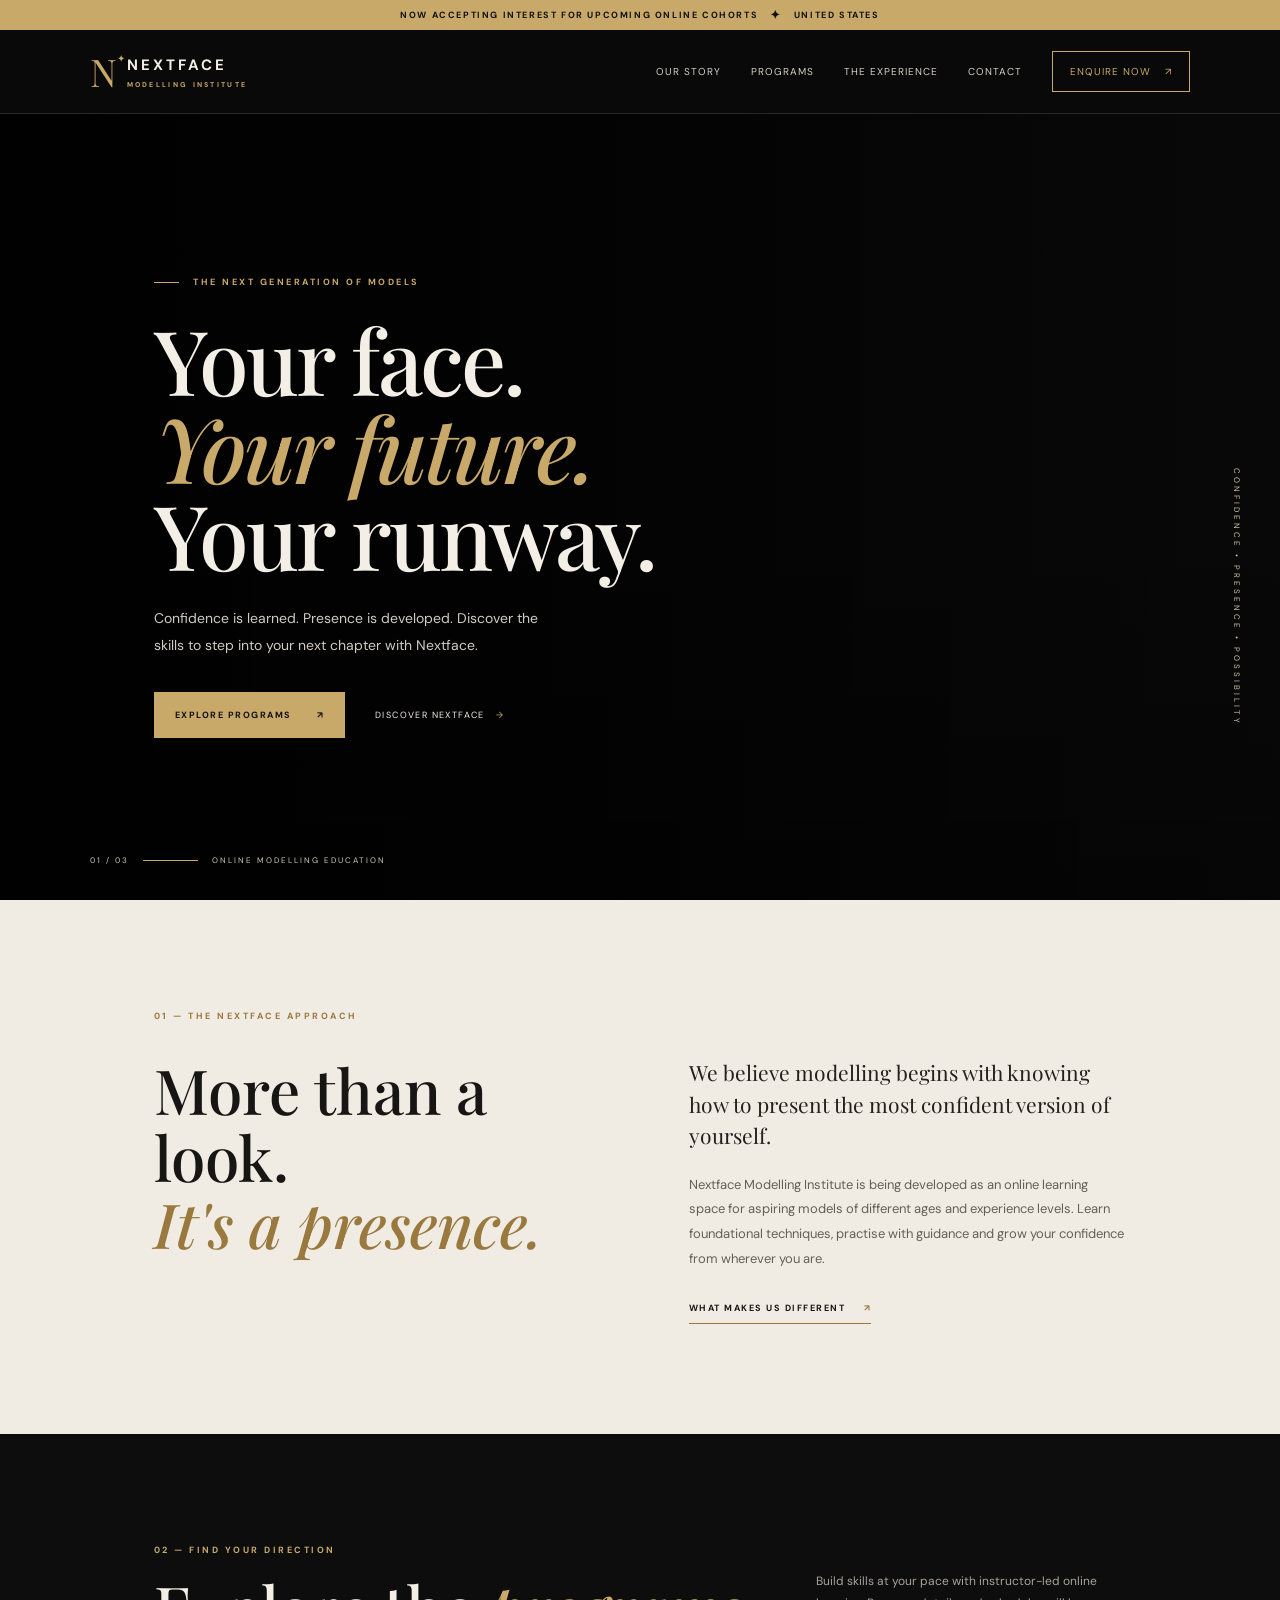
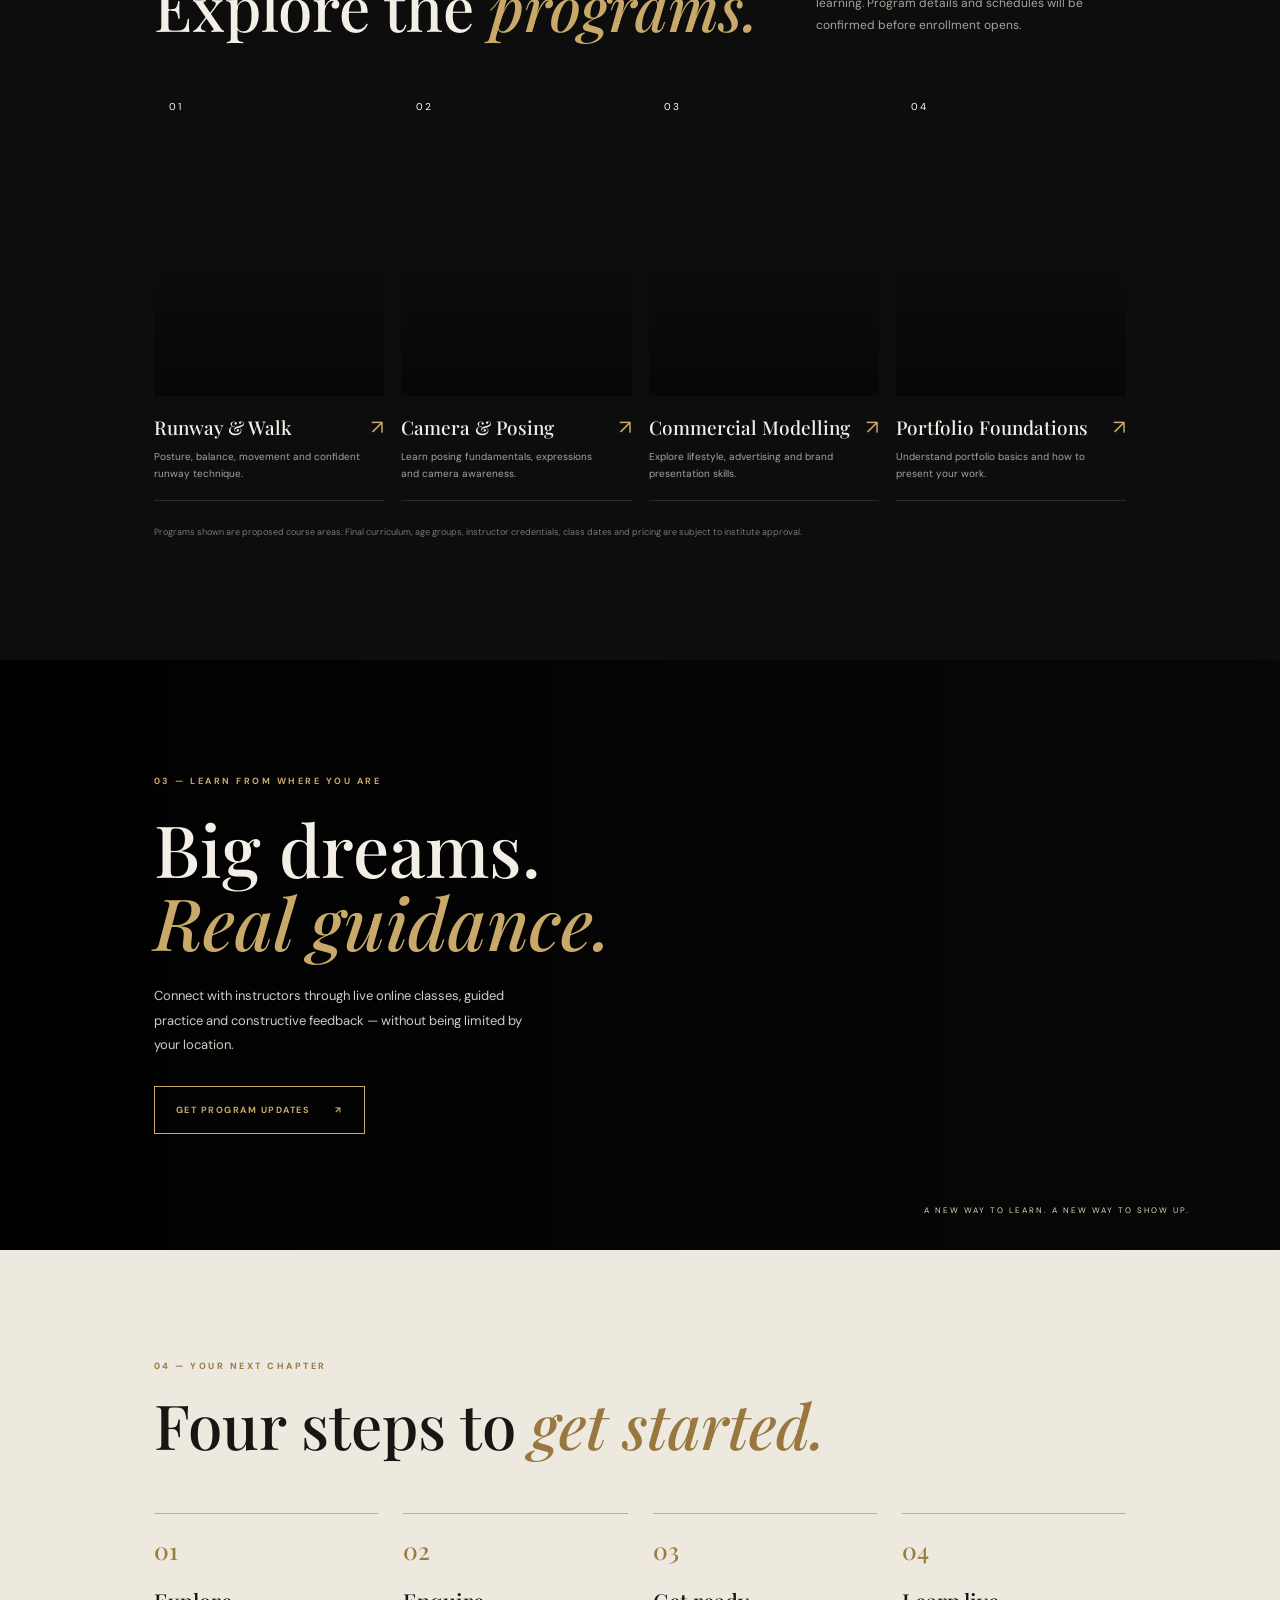
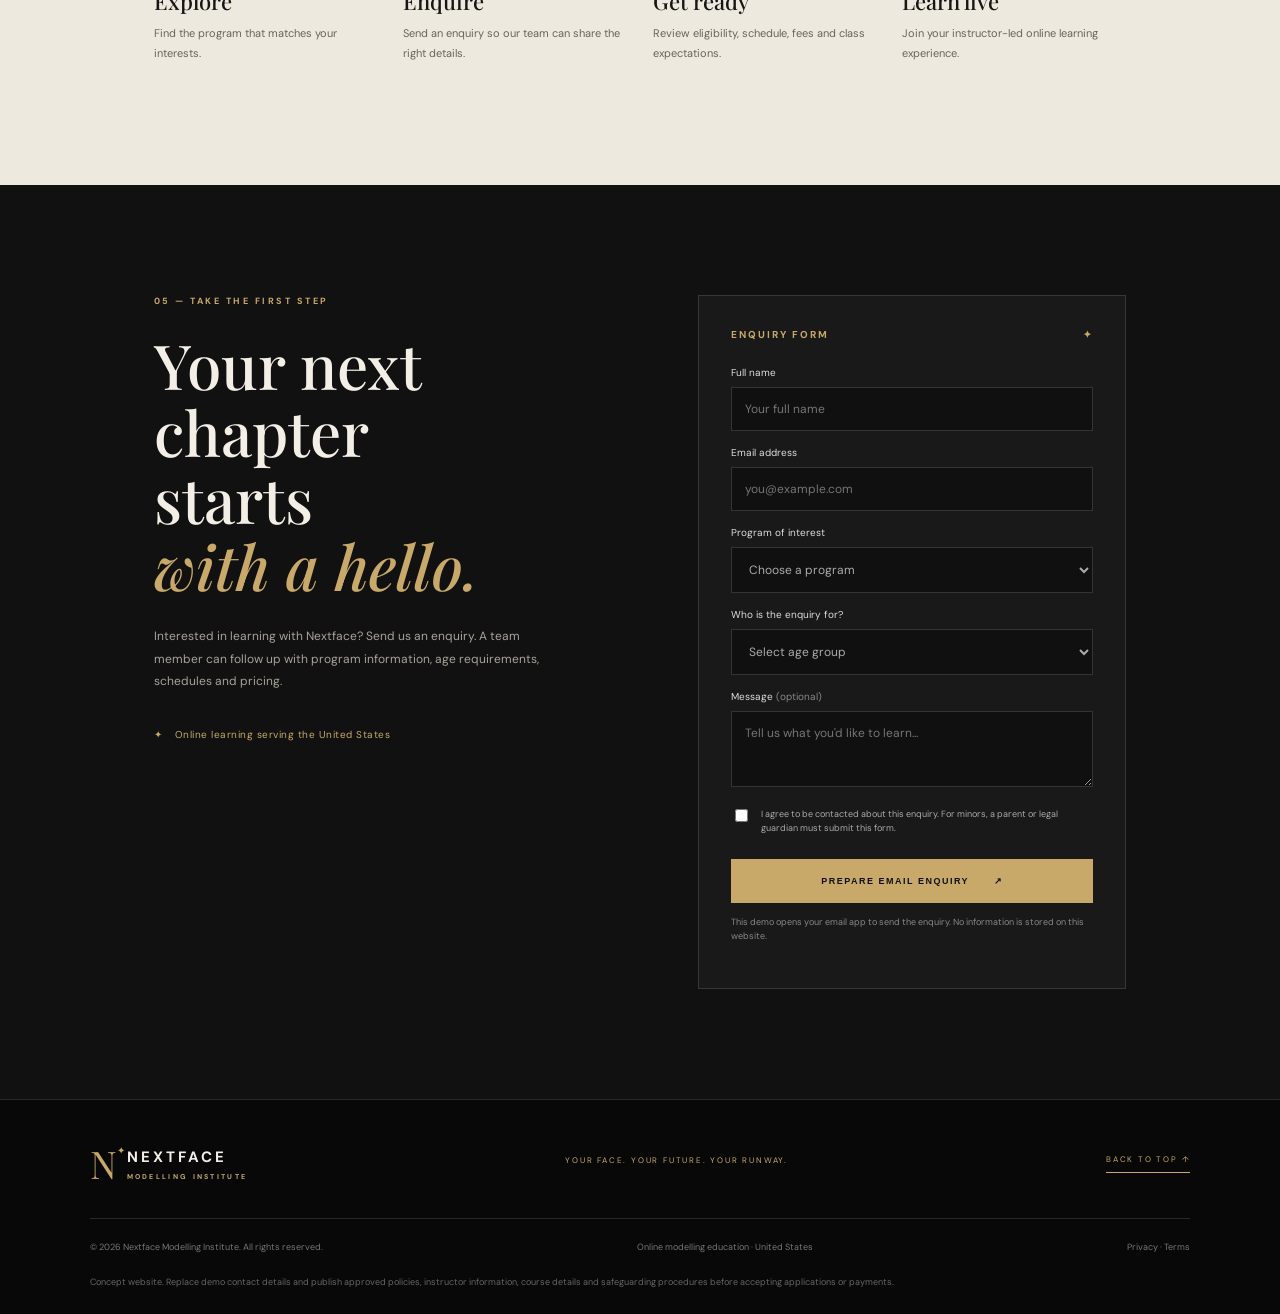
==== index.html @ 41e0a1cc "Add files via upload" ====
<!DOCTYPE html>
<html lang="en">
<head>
  <meta charset="UTF-8">
  <meta name="viewport" content="width=device-width, initial-scale=1.0">
  <meta name="description" content="Nextface Modelling Institute — develop your confidence, presence and modelling skills through live online training.">
  <meta name="theme-color" content="#090909">
  <title>Nextface Modelling Institute | Your Face. Your Future.</title>
  <link rel="preconnect" href="https://fonts.googleapis.com">
  <link rel="preconnect" href="https://fonts.gstatic.com" crossorigin>
  <link href="https://fonts.googleapis.com/css2?family=DM+Sans:wght@400;500;600;700&family=Playfair+Display:wght@500;600;700&display=swap" rel="stylesheet">
  <link rel="stylesheet" href="styles.css">
</head>
<body>
  <div class="announcement">NOW ACCEPTING INTEREST FOR UPCOMING ONLINE COHORTS <span>✦</span> UNITED STATES</div>
  <header class="site-header">
    <a class="brand" href="#home" aria-label="Nextface home">
      <span class="brand-mark">N<span>✦</span></span>
      <span class="brand-name">NEXTFACE<small>MODELLING INSTITUTE</small></span>
    </a>
    <button class="menu-toggle" aria-label="Open navigation" aria-expanded="false">☰</button>
    <nav class="nav">
      <a href="#about">Our Story</a><a href="#programs">Programs</a><a href="#experience">The Experience</a><a href="#contact">Contact</a>
      <a class="nav-cta" href="#apply">ENQUIRE NOW <span>↗</span></a>
    </nav>
  </header>

  <main>
    <section class="hero" id="home">
      <div class="hero-image"></div>
      <div class="hero-shade"></div>
      <div class="hero-content">
        <p class="eyebrow"><span></span> THE NEXT GENERATION OF MODELS</p>
        <h1>Your face.<br><em>Your future.</em><br>Your runway.</h1>
        <p class="hero-copy">Confidence is learned. Presence is developed. Discover the skills to step into your next chapter with Nextface.</p>
        <div class="hero-actions"><a class="button button-gold" href="#programs">EXPLORE PROGRAMS <span>↗</span></a><a class="text-link" href="#about">DISCOVER NEXTFACE <span>→</span></a></div>
      </div>
      <div class="hero-note"><span>01 / 03</span><i></i> ONLINE MODELLING EDUCATION</div>
      <div class="vertical-word">CONFIDENCE • PRESENCE • POSSIBILITY</div>
    </section>

    <section class="intro section-pad" id="about">
      <div class="section-kicker">01 — THE NEXTFACE APPROACH</div>
      <div class="intro-grid">
        <h2>More than a look.<br><em>It's a presence.</em></h2>
        <div class="intro-text"><p class="lead">We believe modelling begins with knowing how to present the most confident version of yourself.</p><p>Nextface Modelling Institute is being developed as an online learning space for aspiring models of different ages and experience levels. Learn foundational techniques, practise with guidance and grow your confidence from wherever you are.</p><a class="under-link" href="#experience">WHAT MAKES US DIFFERENT <span>↗</span></a></div>
      </div>
    </section>

    <section class="programs section-pad" id="programs">
      <div class="section-top"><div><div class="section-kicker">02 — FIND YOUR DIRECTION</div><h2>Explore the <em>programs.</em></h2></div><p>Build skills at your pace with instructor-led online learning. Program details and schedules will be confirmed before enrollment opens.</p></div>
      <div class="program-grid">
        <article class="program-card">
          <div class="program-photo photo-runway"><span>01</span></div><div class="program-info"><div><h3>Runway & Walk</h3><p>Posture, balance, movement and confident runway technique.</p></div><span class="round-arrow">↗</span></div>
        </article>
        <article class="program-card">
          <div class="program-photo photo-camera"><span>02</span></div><div class="program-info"><div><h3>Camera & Posing</h3><p>Learn posing fundamentals, expressions and camera awareness.</p></div><span class="round-arrow">↗</span></div>
        </article>
        <article class="program-card">
          <div class="program-photo photo-commercial"><span>03</span></div><div class="program-info"><div><h3>Commercial Modelling</h3><p>Explore lifestyle, advertising and brand presentation skills.</p></div><span class="round-arrow">↗</span></div>
        </article>
        <article class="program-card">
          <div class="program-photo photo-portfolio"><span>04</span></div><div class="program-info"><div><h3>Portfolio Foundations</h3><p>Understand portfolio basics and how to present your work.</p></div><span class="round-arrow">↗</span></div>
        </article>
      </div>
      <p class="fine-print">Programs shown are proposed course areas. Final curriculum, age groups, instructor credentials, class dates and pricing are subject to institute approval.</p>
    </section>

    <section class="quote-band" id="experience">
      <div class="quote-image"></div><div class="quote-overlay"></div>
      <div class="quote-content"><div class="section-kicker">03 — LEARN FROM WHERE YOU ARE</div><h2>Big dreams.<br><em>Real guidance.</em></h2><p>Connect with instructors through live online classes, guided practice and constructive feedback — without being limited by your location.</p><a class="button button-outline" href="#apply">GET PROGRAM UPDATES <span>↗</span></a></div>
      <div class="quote-caption">A NEW WAY TO LEARN. A NEW WAY TO SHOW UP.</div>
    </section>

    <section class="steps section-pad">
      <div class="section-kicker">04 — YOUR NEXT CHAPTER</div><h2>Four steps to <em>get started.</em></h2>
      <div class="steps-grid">
        <div><b>01</b><h3>Explore</h3><p>Find the program that matches your interests.</p></div>
        <div><b>02</b><h3>Enquire</h3><p>Send an enquiry so our team can share the right details.</p></div>
        <div><b>03</b><h3>Get ready</h3><p>Review eligibility, schedule, fees and class expectations.</p></div>
        <div><b>04</b><h3>Learn live</h3><p>Join your instructor-led online learning experience.</p></div>
      </div>
    </section>

    <section class="apply-section section-pad" id="apply">
      <div class="apply-copy"><div class="section-kicker">05 — TAKE THE FIRST STEP</div><h2>Your next chapter<br>starts <em>with a hello.</em></h2><p>Interested in learning with Nextface? Send us an enquiry. A team member can follow up with program information, age requirements, schedules and pricing.</p><div class="contact-detail"><span>✦</span> Online learning serving the United States</div></div>
      <form class="enquiry-form" id="enquiryForm">
        <div class="form-heading">ENQUIRY FORM <span>✦</span></div>
        <label for="name">Full name</label><input id="name" name="name" type="text" placeholder="Your full name" required>
        <label for="email">Email address</label><input id="email" name="email" type="email" placeholder="you@example.com" required>
        <label for="interest">Program of interest</label><select id="interest" name="interest" required><option value="">Choose a program</option><option>Runway & Walk</option><option>Camera & Posing</option><option>Commercial Modelling</option><option>Portfolio Foundations</option><option>I'm not sure yet</option></select>
        <label for="agegroup">Who is the enquiry for?</label><select id="agegroup" name="agegroup" required><option value="">Select age group</option><option>Adult (18+)</option><option>Teen (13–17) — parent/guardian enquiry</option><option>Child (under 13) — parent/guardian enquiry</option></select>
        <label for="message">Message <span class="optional">(optional)</span></label><textarea id="message" name="message" rows="3" placeholder="Tell us what you'd like to learn..."></textarea>
        <label class="consent"><input type="checkbox" id="consent" required><span>I agree to be contacted about this enquiry. For minors, a parent or legal guardian must submit this form.</span></label>
        <button class="button button-gold submit-button" type="submit">PREPARE EMAIL ENQUIRY <span>↗</span></button>
        <p class="form-note">This demo opens your email app to send the enquiry. No information is stored on this website.</p>
        <p class="form-status" id="formStatus" role="status"></p>
      </form>
    </section>
  </main>

  <footer id="contact">
    <div class="footer-top"><a class="brand footer-brand" href="#home"><span class="brand-mark">N<span>✦</span></span><span class="brand-name">NEXTFACE<small>MODELLING INSTITUTE</small></span></a><p>YOUR FACE. YOUR FUTURE. YOUR RUNWAY.</p><a href="#home" class="back-top">BACK TO TOP ↑</a></div>
    <div class="footer-bottom"><span>© <span id="year"></span> Nextface Modelling Institute. All rights reserved.</span><span>Online modelling education · United States</span><span>Privacy · Terms</span></div>
    <p class="disclaimer">Concept website. Replace demo contact details and publish approved policies, instructor information, course details and safeguarding procedures before accepting applications or payments.</p>
  </footer>
  <script src="script.js"></script>
</body>
</html>
---- styles.css ----
*{box-sizing:border-box} :root{--black:#090909;--panel:#111;--gold:#c8a96a;--gold-light:#e2ca91;--cream:#f3efe7;--muted:#a8a39a;--line:rgba(255,255,255,.13)} html{scroll-behavior:smooth;scroll-padding-top:90px} body{margin:0;background:var(--black);color:var(--cream);font-family:"DM Sans",sans-serif} a{color:inherit;text-decoration:none}.announcement{height:30px;background:var(--gold);color:#111;display:flex;justify-content:center;align-items:center;gap:12px;font-size:9px;font-weight:700;letter-spacing:1.6px}.announcement span{font-size:12px}.site-header{height:84px;padding:0 7%;display:flex;align-items:center;justify-content:space-between;background:#090909;position:sticky;top:0;z-index:20;border-bottom:1px solid var(--line)}.brand{display:flex;align-items:center;gap:10px}.brand-mark{font-family:"Playfair Display",serif;font-size:38px;color:var(--gold);line-height:1;position:relative}.brand-mark span{font-family:Arial;font-size:10px;position:absolute;right:-8px;top:1px}.brand-name{font-size:15px;letter-spacing:3px;font-weight:700}.brand-name small{display:block;font-size:7px;letter-spacing:2.3px;color:var(--gold);margin-top:5px}.nav{display:flex;align-items:center;gap:30px;font-size:10px;letter-spacing:1px;text-transform:uppercase}.nav a:not(.nav-cta){color:#d4d0c8}.nav a:hover,.text-link:hover{color:var(--gold)}.nav-cta{border:1px solid var(--gold);padding:13px 17px;color:var(--gold)}.nav-cta span{margin-left:10px}.menu-toggle{display:none;background:none;border:0;color:var(--gold);font-size:26px}.hero{min-height:680px;height:calc(100vh - 114px);max-height:850px;position:relative;display:flex;align-items:center;overflow:hidden}.hero-image{position:absolute;inset:0;background:url("https://images.unsplash.com/photo-1539109136881-3be0616acf4b?auto=format&fit=crop&w=2200&q=85") center 35%/cover no-repeat;filter:grayscale(100%)}.hero-shade{position:absolute;inset:0;background:linear-gradient(90deg,rgba(0,0,0,.91) 0%,rgba(0,0,0,.7) 42%,rgba(0,0,0,.08) 100%),linear-gradient(0deg,rgba(0,0,0,.35),transparent 50%)}.hero-content{position:relative;margin-left:12%;max-width:610px;padding:70px 0}.eyebrow,.section-kicker{font-size:9px;letter-spacing:2.5px;color:var(--gold);font-weight:700}.eyebrow span{display:inline-block;width:25px;height:1px;background:var(--gold);vertical-align:middle;margin-right:10px}h1,h2,h3,p{margin-top:0}h1,h2{font-family:"Playfair Display",serif;font-weight:500}h1{font-size:clamp(58px,7vw,100px);line-height:.98;letter-spacing:-3px;margin:27px 0}h1 em,h2 em{color:var(--gold);font-weight:500}.hero-copy{max-width:390px;color:#d1ccc3;font-size:14px;line-height:1.9}.hero-actions{display:flex;align-items:center;gap:30px;margin-top:34px}.button{display:inline-flex;align-items:center;justify-content:center;gap:25px;padding:17px 21px;font-size:9px;font-weight:700;letter-spacing:1.5px;border:0;cursor:pointer}.button-gold{background:var(--gold);color:#111}.button-gold:hover{background:var(--gold-light)}.text-link{font-size:9px;letter-spacing:1.4px}.text-link span{color:var(--gold);margin-left:8px}.hero-note{position:absolute;bottom:35px;left:7%;font-size:8px;letter-spacing:2px;color:#d1c8b8;display:flex;align-items:center;gap:14px}.hero-note i{width:55px;height:1px;background:var(--gold)}.vertical-word{position:absolute;right:3%;top:45%;writing-mode:vertical-rl;font-size:8px;letter-spacing:3px;color:#d6c59f}.section-pad{padding:110px 12%}.intro{background:#f0ece4;color:#171614}.intro .section-kicker{color:#9a793e}.intro-grid{display:grid;grid-template-columns:1fr 1fr;gap:10%;margin-top:35px}.intro h2,.section-top h2,.steps h2,.apply-copy h2{font-size:clamp(38px,5vw,62px);line-height:1.08;margin:0}.intro h2 em{color:#9a793e}.intro-text{max-width:480px}.intro-text p{font-size:13px;line-height:1.9;color:#656057}.intro-text .lead{font-family:"Playfair Display",serif;font-size:21px;line-height:1.5;color:#24211c}.under-link{display:inline-block;margin-top:18px;padding-bottom:9px;border-bottom:1px solid #9a793e;font-size:9px;letter-spacing:1.5px;font-weight:700}.under-link span{margin-left:15px;color:#9a793e}.programs{background:#0d0d0d}.section-top{display:flex;align-items:end;justify-content:space-between;gap:40px;margin-bottom:45px}.section-top h2{margin-top:18px}.section-top>p{max-width:310px;color:var(--muted);font-size:12px;line-height:1.8;margin-bottom:5px}.program-grid{display:grid;grid-template-columns:repeat(4,1fr);gap:17px}.program-card{min-width:0}.program-photo{height:310px;position:relative;background-size:cover;background-position:center;filter:grayscale(100%)}.program-photo:after{content:"";position:absolute;inset:0;background:linear-gradient(0deg,rgba(0,0,0,.5),transparent 45%)}.program-photo>span{position:absolute;z-index:1;top:14px;left:15px;color:#fff;font-size:10px;letter-spacing:2px}.photo-runway{background-image:url("https://images.unsplash.com/photo-1509631179647-0177331693ae?auto=format&fit=crop&w=700&q=80")}.photo-camera{background-image:url("https://images.unsplash.com/photo-1529139574466-a303027c1d8b?auto=format&fit=crop&w=700&q=80")}.photo-commercial{background-image:url("https://images.unsplash.com/photo-1534528741775-53994a69daeb?auto=format&fit=crop&w=700&q=80")}.photo-portfolio{background-image:url("https://images.unsplash.com/photo-1531123897727-8f129e1688ce?auto=format&fit=crop&w=700&q=80")}.program-info{padding:18px 0;display:flex;justify-content:space-between;gap:10px;border-bottom:1px solid var(--line)}.program-info h3{font-family:"Playfair Display",serif;font-size:19px;font-weight:500;margin:0 0 8px}.program-info p{font-size:10px;line-height:1.7;color:var(--muted);margin:0}.round-arrow{color:var(--gold);font-size:20px}.fine-print{font-size:9px;line-height:1.7;color:#777;margin-top:24px}.quote-band{min-height:590px;position:relative;display:flex;align-items:center;overflow:hidden}.quote-image{position:absolute;inset:0;background:url("https://images.unsplash.com/photo-1524504388940-b1c1722653e1?auto=format&fit=crop&w=2000&q=85") center 30%/cover;filter:grayscale(100%)}.quote-overlay{position:absolute;inset:0;background:linear-gradient(90deg,rgba(0,0,0,.93),rgba(0,0,0,.45) 65%,rgba(0,0,0,.2))}.quote-content{position:relative;margin-left:12%;max-width:470px;padding:90px 0}.quote-content h2{font-size:clamp(48px,6vw,72px);line-height:1.02;margin:25px 0}.quote-content p{font-size:13px;line-height:1.9;color:#d1ccc3;max-width:390px;margin-bottom:28px}.button-outline{border:1px solid var(--gold);color:var(--gold);background:transparent}.button-outline:hover{background:var(--gold);color:#111}.quote-caption{position:absolute;right:7%;bottom:35px;font-size:8px;letter-spacing:2px;color:#e2d5b9}.steps{background:#eee9df;color:#171614}.steps .section-kicker{color:#98783e}.steps h2{margin:20px 0 55px}.steps h2 em{color:#98783e}.steps-grid{display:grid;grid-template-columns:repeat(4,1fr);gap:25px}.steps-grid>div{border-top:1px solid #b9ad98;padding-top:20px}.steps-grid b{font-family:"Playfair Display",serif;color:#9b7b42;font-size:24px;font-weight:500}.steps-grid h3{font-family:"Playfair Display",serif;font-size:22px;font-weight:500;margin:20px 0 8px}.steps-grid p{font-size:11px;line-height:1.8;color:#69645b}.apply-section{display:grid;grid-template-columns:1fr 1fr;gap:12%;background:#111}.apply-copy h2{margin:25px 0}.apply-copy h2 em{display:inline-block}.apply-copy>p{max-width:390px;color:var(--muted);font-size:12px;line-height:1.9}.contact-detail{margin-top:35px;color:var(--gold);font-size:10px;letter-spacing:.5px}.contact-detail span{margin-right:9px}.enquiry-form{background:#191919;border:1px solid var(--line);padding:32px}.form-heading{font-size:10px;letter-spacing:2px;color:var(--gold);margin-bottom:25px;font-weight:700}.form-heading span{float:right}.enquiry-form label{display:block;font-size:10px;color:#ddd;margin:15px 0 8px}.enquiry-form input:not([type=checkbox]),.enquiry-form select,.enquiry-form textarea{width:100%;background:#101010;border:1px solid #37332d;padding:13px;color:#eee;font:12px "DM Sans",sans-serif;outline:none;border-radius:0}.enquiry-form input:focus,.enquiry-form select:focus,.enquiry-form textarea:focus{border-color:var(--gold)}.enquiry-form select{color:#aaa}.enquiry-form textarea{resize:vertical}.optional{color:#888}.enquiry-form .consent{display:flex;align-items:flex-start;gap:10px;color:#aaa;line-height:1.6;font-size:9px}.consent input{accent-color:var(--gold);margin-top:2px}.submit-button{width:100%;margin-top:15px}.form-note,.form-status{font-size:9px;line-height:1.6;color:#888;margin:12px 0 0}.form-status{color:var(--gold)}footer{padding:45px 7% 25px;background:#080808;border-top:1px solid var(--line)}.footer-top{display:flex;justify-content:space-between;align-items:center;padding-bottom:35px;border-bottom:1px solid var(--line)}.footer-top>p,.back-top{font-size:8px;letter-spacing:1.8px;color:var(--gold)}.back-top{border-bottom:1px solid var(--gold);padding-bottom:8px}.footer-bottom{display:flex;justify-content:space-between;gap:15px;padding-top:22px;color:#777;font-size:9px}.disclaimer{max-width:850px;color:#666;font-size:9px;line-height:1.6;margin:22px 0 0}
@media(max-width:900px){.site-header{padding:0 5%}.nav{gap:16px}.section-pad{padding:85px 7%}.program-grid{grid-template-columns:repeat(2,1fr)}.program-photo{height:350px}.hero-content,.quote-content{margin-left:8%}.apply-section{gap:6%}}
@media(max-width:650px){.announcement{font-size:7px;letter-spacing:1px}.site-header{height:72px}.menu-toggle{display:block}.nav{display:none;position:absolute;top:72px;left:0;right:0;background:#0c0c0c;padding:25px 7%;flex-direction:column;align-items:stretch;border-bottom:1px solid var(--line)}.nav.open{display:flex}.nav a{padding:10px 0}.nav .nav-cta{text-align:center;margin-top:8px}.hero{min-height:650px;height:calc(100svh - 102px)}.hero-image{background-position:58% center}.hero-shade{background:linear-gradient(90deg,rgba(0,0,0,.88),rgba(0,0,0,.43)),linear-gradient(0deg,rgba(0,0,0,.35),transparent)}.hero-content{margin:0;padding:55px 7%}.hero h1{font-size:64px}.hero-copy{font-size:12px;max-width:320px}.hero-actions{align-items:flex-start;flex-direction:column;gap:20px}.vertical-word{display:none}.hero-note{left:7%;font-size:7px}.section-pad{padding:75px 7%}.intro-grid,.apply-section{grid-template-columns:1fr;gap:30px}.intro-grid{margin-top:25px}.intro h2,.section-top h2,.steps h2,.apply-copy h2{font-size:43px}.section-top{display:block}.section-top>p{margin-top:20px}.program-grid{gap:25px 13px}.program-photo{height:235px}.program-info h3{font-size:17px}.program-info p{font-size:9px}.quote-band{min-height:550px}.quote-content{margin:0;padding:75px 7%}.quote-caption{left:7%;right:auto;font-size:7px}.steps-grid{grid-template-columns:repeat(2,1fr);gap:30px 20px}.steps h2{margin-bottom:40px}.enquiry-form{padding:23px}.footer-top{align-items:flex-start;gap:20px;flex-wrap:wrap}.footer-top>p{width:100%;order:3}.footer-bottom{flex-direction:column;gap:10px}.disclaimer{font-size:8px}}
@media(max-width:380px){.hero h1{font-size:55px}.program-photo{height:200px}.program-grid{gap:20px 10px}.program-info h3{font-size:15px}}
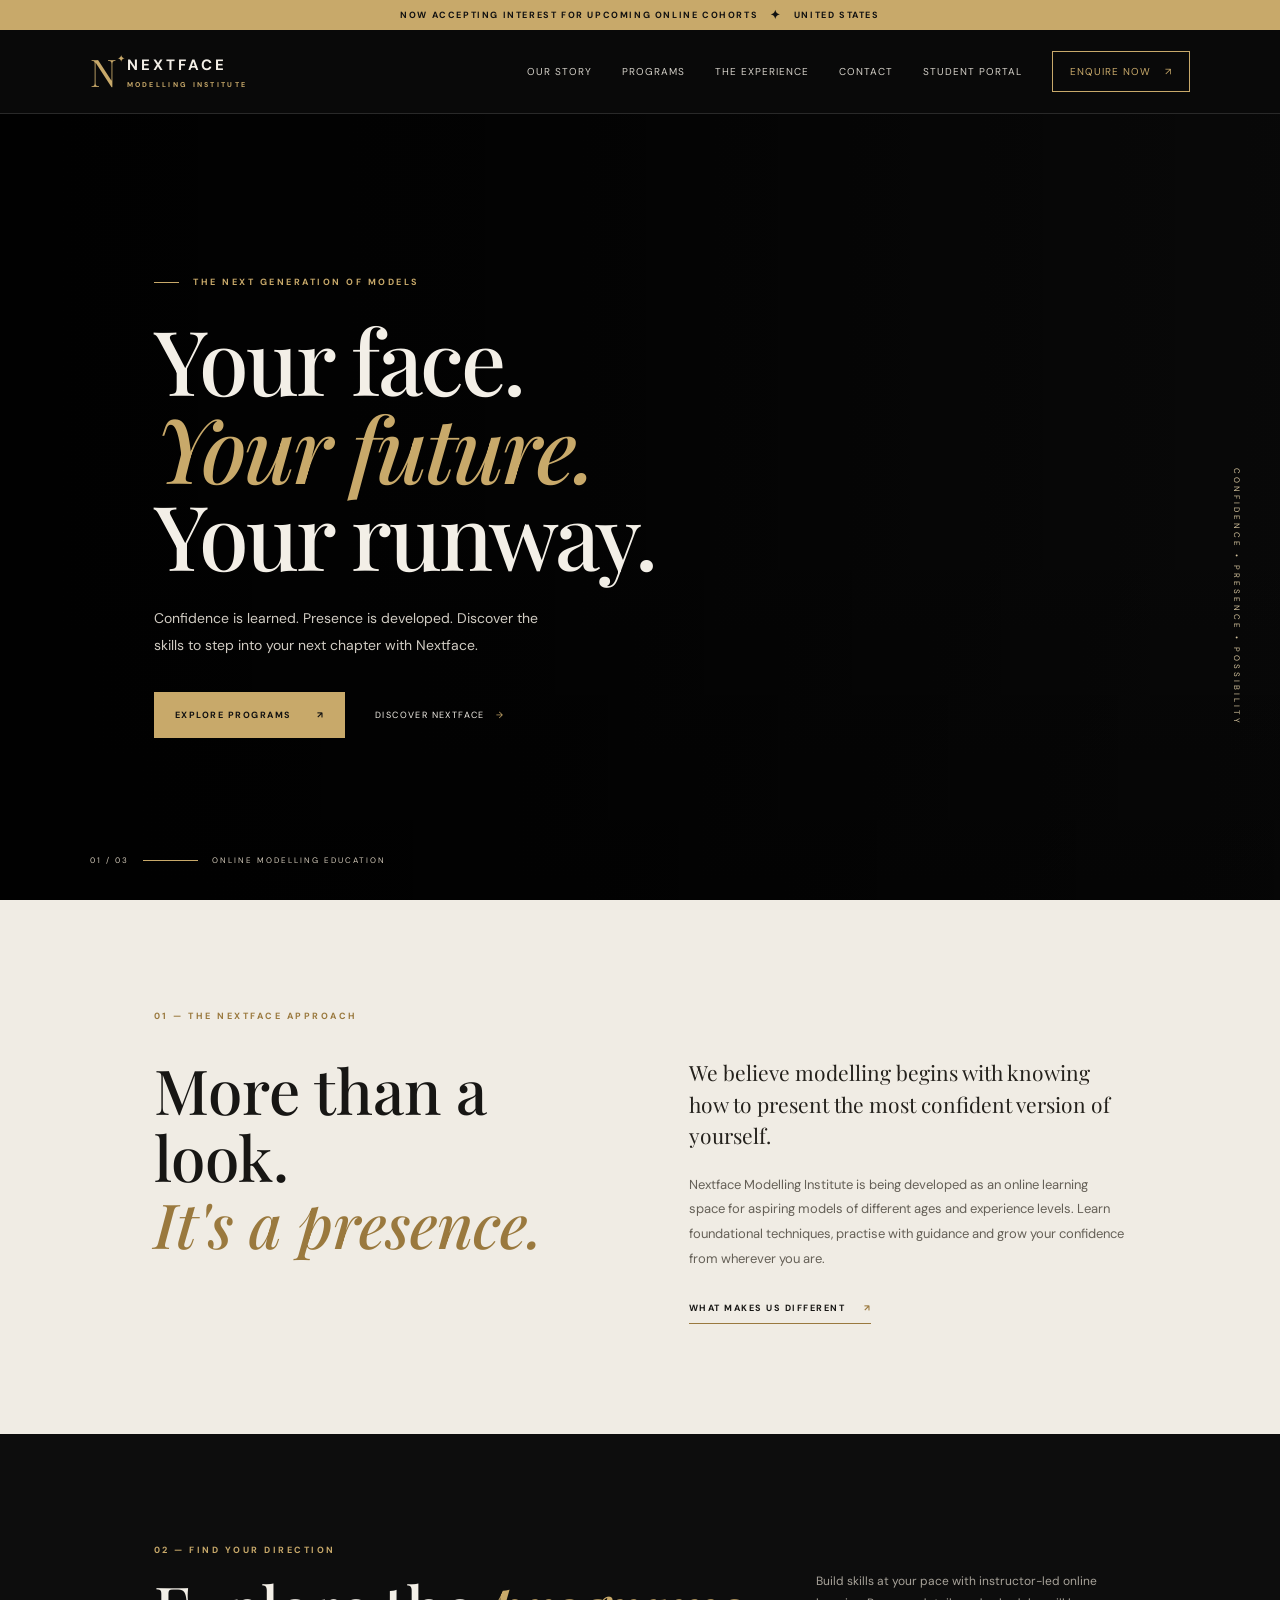
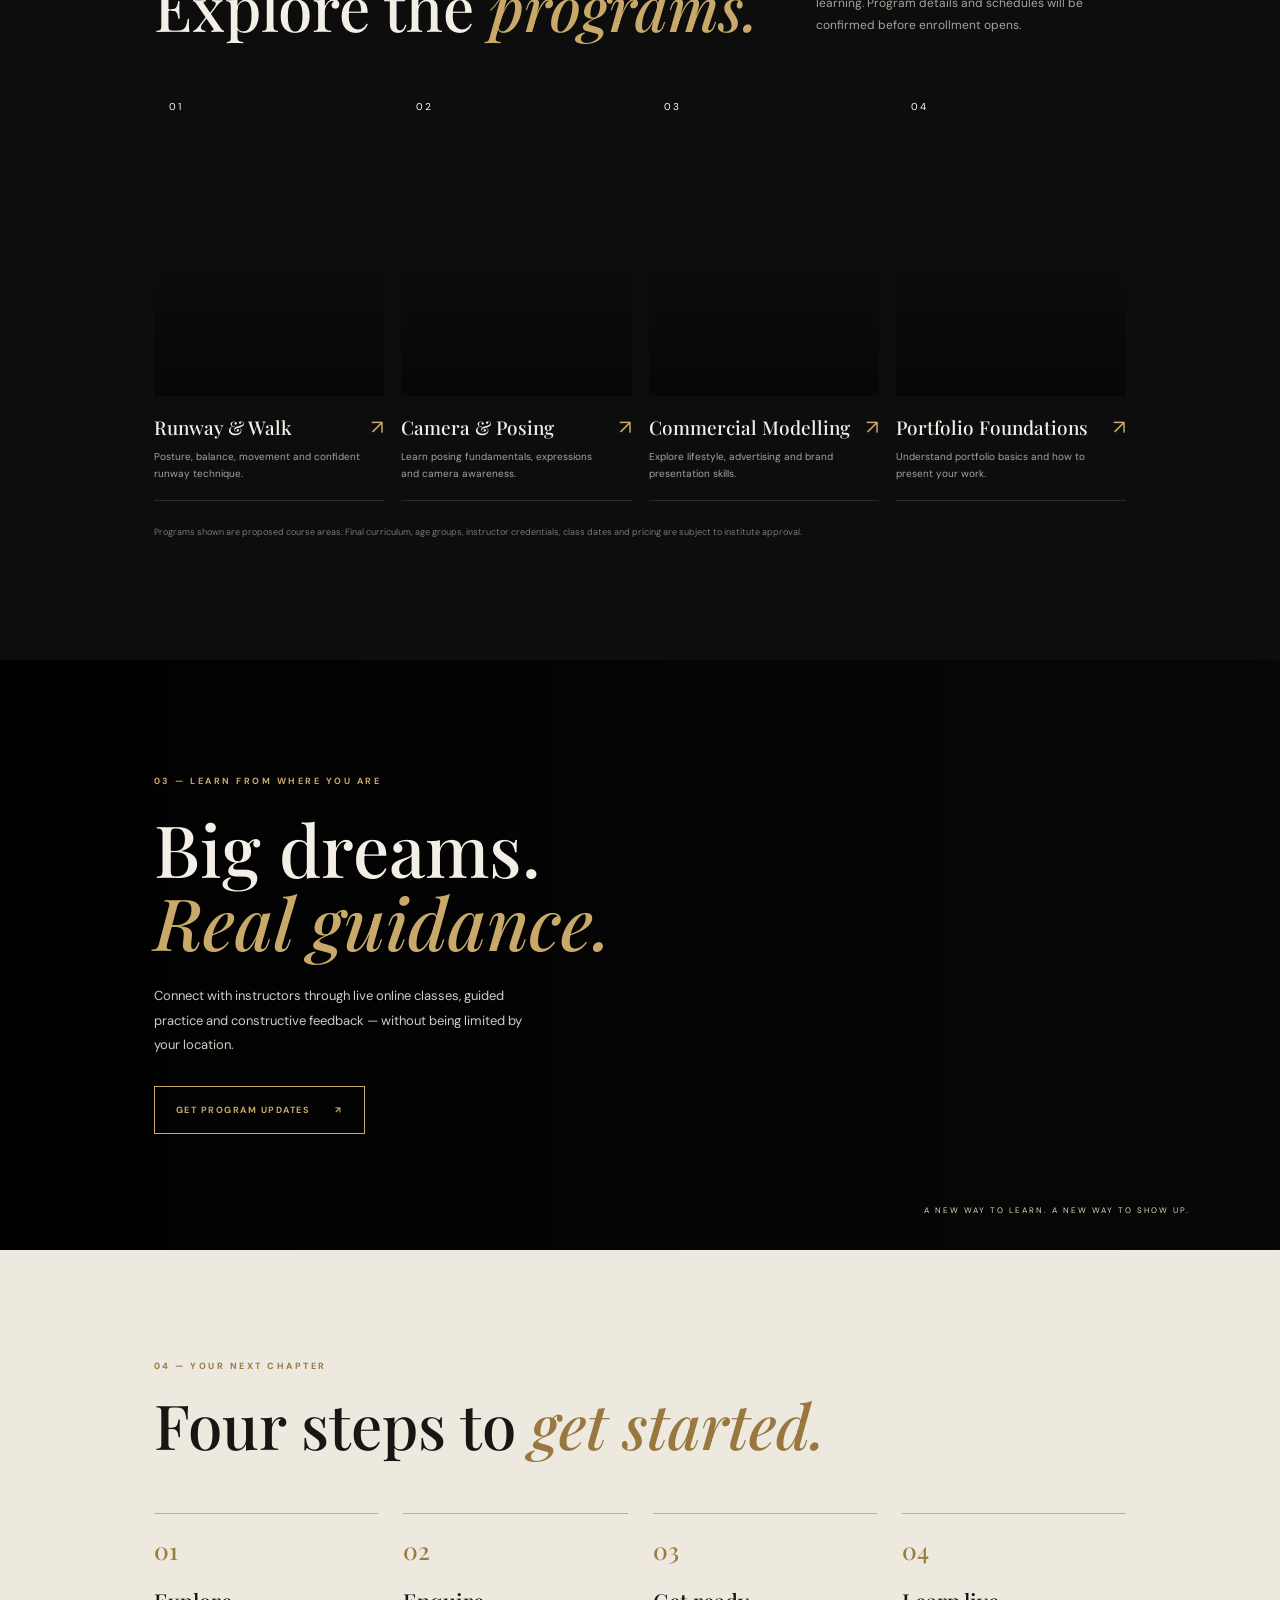
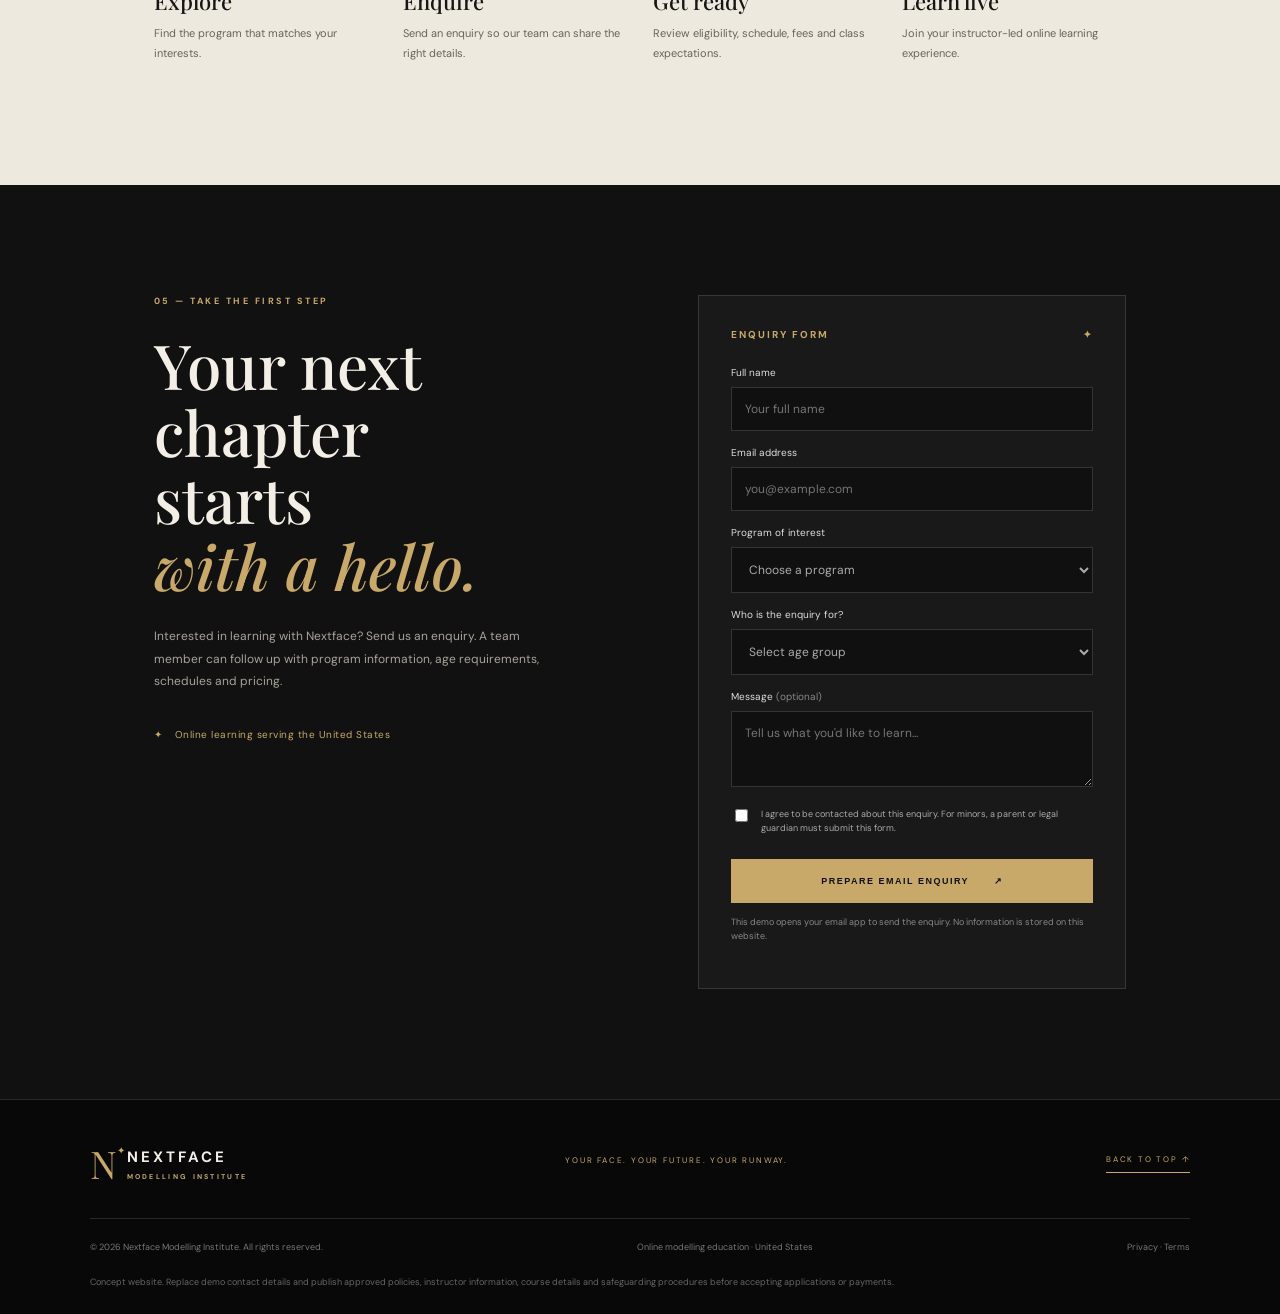
==== commit bb2f7d68: "Add files via upload" ====
--- a/index.html
+++ b/index.html
@@ -20,7 +20,7 @@
     </a>
     <button class="menu-toggle" aria-label="Open navigation" aria-expanded="false">☰</button>
     <nav class="nav">
-      <a href="#about">Our Story</a><a href="#programs">Programs</a><a href="#experience">The Experience</a><a href="#contact">Contact</a>
+      <a href="#about">Our Story</a><a href="#programs">Programs</a><a href="#experience">The Experience</a><a href="#contact">Contact</a><a href="auth.html">Student Portal</a>
       <a class="nav-cta" href="#apply">ENQUIRE NOW <span>↗</span></a>
     </nav>
   </header>
@@ -104,6 +104,6 @@
     <div class="footer-bottom"><span>© <span id="year"></span> Nextface Modelling Institute. All rights reserved.</span><span>Online modelling education · United States</span><span>Privacy · Terms</span></div>
     <p class="disclaimer">Concept website. Replace demo contact details and publish approved policies, instructor information, course details and safeguarding procedures before accepting applications or payments.</p>
   </footer>
-  <script src="script.js"></script>
+  <script type="module" src="index.js"></script>
 </body>
 </html>
--- a/styles.css
+++ b/styles.css
@@ -2,3 +2,6 @@
 @media(max-width:900px){.site-header{padding:0 5%}.nav{gap:16px}.section-pad{padding:85px 7%}.program-grid{grid-template-columns:repeat(2,1fr)}.program-photo{height:350px}.hero-content,.quote-content{margin-left:8%}.apply-section{gap:6%}}
 @media(max-width:650px){.announcement{font-size:7px;letter-spacing:1px}.site-header{height:72px}.menu-toggle{display:block}.nav{display:none;position:absolute;top:72px;left:0;right:0;background:#0c0c0c;padding:25px 7%;flex-direction:column;align-items:stretch;border-bottom:1px solid var(--line)}.nav.open{display:flex}.nav a{padding:10px 0}.nav .nav-cta{text-align:center;margin-top:8px}.hero{min-height:650px;height:calc(100svh - 102px)}.hero-image{background-position:58% center}.hero-shade{background:linear-gradient(90deg,rgba(0,0,0,.88),rgba(0,0,0,.43)),linear-gradient(0deg,rgba(0,0,0,.35),transparent)}.hero-content{margin:0;padding:55px 7%}.hero h1{font-size:64px}.hero-copy{font-size:12px;max-width:320px}.hero-actions{align-items:flex-start;flex-direction:column;gap:20px}.vertical-word{display:none}.hero-note{left:7%;font-size:7px}.section-pad{padding:75px 7%}.intro-grid,.apply-section{grid-template-columns:1fr;gap:30px}.intro-grid{margin-top:25px}.intro h2,.section-top h2,.steps h2,.apply-copy h2{font-size:43px}.section-top{display:block}.section-top>p{margin-top:20px}.program-grid{gap:25px 13px}.program-photo{height:235px}.program-info h3{font-size:17px}.program-info p{font-size:9px}.quote-band{min-height:550px}.quote-content{margin:0;padding:75px 7%}.quote-caption{left:7%;right:auto;font-size:7px}.steps-grid{grid-template-columns:repeat(2,1fr);gap:30px 20px}.steps h2{margin-bottom:40px}.enquiry-form{padding:23px}.footer-top{align-items:flex-start;gap:20px;flex-wrap:wrap}.footer-top>p{width:100%;order:3}.footer-bottom{flex-direction:column;gap:10px}.disclaimer{font-size:8px}}
 @media(max-width:380px){.hero h1{font-size:55px}.program-photo{height:200px}.program-grid{gap:20px 10px}.program-info h3{font-size:15px}}
+
+/* Phase 2 account pages */
+.account-page{min-height:100vh;background:radial-gradient(circle at 80% 10%,#282116 0,transparent 32%),#090909;padding:35px 6%;display:flex;align-items:center;justify-content:center}.account-shell{width:min(100%,540px);background:#151515;border:1px solid rgba(200,169,106,.35);padding:clamp(24px,5vw,42px);box-shadow:0 24px 80px rgba(0,0,0,.35)}.account-brand{display:flex;justify-content:center;margin-bottom:28px}.account-shell h1{font-size:clamp(34px,7vw,48px);letter-spacing:-1px;text-align:center;margin:0 0 12px}.account-intro{text-align:center;color:#aaa;font-size:12px;line-height:1.8;margin:0 auto 28px;max-width:390px}.account-tabs{display:grid;grid-template-columns:1fr 1fr;border-bottom:1px solid var(--line);margin-bottom:22px}.account-tabs a{text-align:center;padding:13px;font-size:10px;letter-spacing:1px;color:#aaa}.account-tabs a.active{color:var(--gold);border-bottom:2px solid var(--gold)}.account-form label{display:block;font-size:10px;color:#ddd;margin:15px 0 8px}.account-form input,.account-form select{width:100%;background:#0d0d0d;border:1px solid #39352e;color:#eee;padding:14px;font:13px "DM Sans",sans-serif;border-radius:0}.account-form input:focus,.account-form select:focus{outline:1px solid var(--gold);border-color:var(--gold)}.account-form .button{width:100%;margin-top:22px}.account-note{font-size:10px;color:#8e887e;line-height:1.7;margin-top:18px}.account-status{min-height:22px;color:var(--gold);font-size:11px;line-height:1.6;margin-top:14px}.account-back{text-align:center;margin-top:24px;font-size:10px;color:#aaa}.account-back a{color:var(--gold)}.account-check{display:flex!important;gap:10px;align-items:flex-start;line-height:1.6;color:#aaa!important}.account-check input{width:auto;margin-top:2px;accent-color:var(--gold)}.dashboard-wrap{max-width:900px;margin:0 auto;padding:50px 7%}.dashboard-panel{background:#151515;border:1px solid var(--line);padding:28px;margin-top:25px}.dashboard-panel h2{font-family:"Playfair Display",serif;font-weight:500;color:var(--gold)}.dashboard-top{display:flex;justify-content:space-between;align-items:center;gap:20px}.dashboard-muted{color:#aaa;font-size:12px;line-height:1.8}.dashboard-action{border:1px solid var(--gold);background:transparent;color:var(--gold);padding:12px 16px;font-size:10px;letter-spacing:1px;cursor:pointer}.dashboard-action:hover{background:var(--gold);color:#111}
